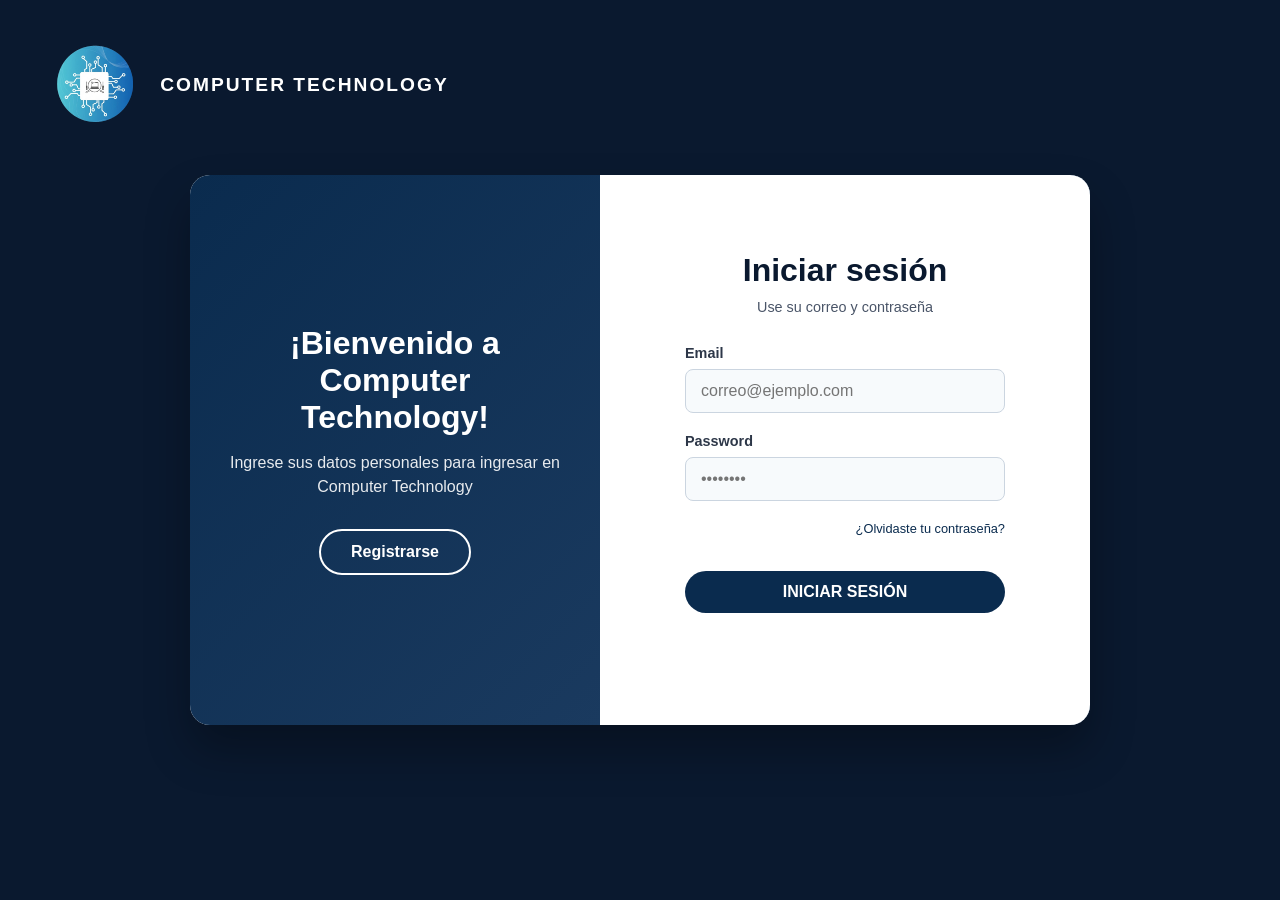
==== dashboard.html @ f25bd58a "Add files via upload" ====
<!DOCTYPE html>
<html lang="es">
<head>
    <meta charset="UTF-8">
    <meta name="viewport" content="width=device-width, initial-scale=1.0">
    <title>Computer Technology - Dashboard</title>
    <link rel="stylesheet" href="dashboard.css">
</head>
<body>
    <div class="dashboard-container">
        <!-- Barra superior -->
        <div class="top-bar">
            <div class="logo-area">
                <img src="gta22.png" alt="Logo" class="dashboard-logo">
                <span class="dashboard-logo-text">COMPUTER TECHNOLOGY</span>
            </div>
            <button id="logoutBtn" class="logout-btn">Cerrar Sesión</button>
        </div>

        <!-- Contenido principal -->
        <div class="main-content">
            <div class="welcome-card">
                <h1 id="welcomeTitle">Bienvenido</h1>
                <p id="welcomeMessage">Has iniciado sesión exitosamente</p>
                <div class="user-info">
                    <div class="info-card">
                        <h3>Información del Usuario</h3>
                        <p><strong>Nombre:</strong> <span id="userNombre"></span></p>
                        <p><strong>Email:</strong> <span id="userEmail"></span></p>
                        <p><strong>ID:</strong> <span id="userId"></span></p>
                    </div>
                </div>
            </div>
        </div>
    </div>
    <script src="dashboard.js"></script>
</body>
</html>
---- dashboard.css ----
* {
    margin: 0;
    padding: 0;
    box-sizing: border-box;
    font-family: 'Segoe UI', Tahoma, Geneva, Verdana, sans-serif;
}

body {
    min-height: 100vh;
    background: linear-gradient(135deg, #0A192F, #1A3A5F);
}

.dashboard-container {
    min-height: 100vh;
}

/* Barra superior */
.top-bar {
    background: rgba(10, 25, 47, 0.95);
    padding: 15px 30px;
    display: flex;
    justify-content: space-between;
    align-items: center;
    box-shadow: 0 4px 20px rgba(0, 0, 0, 0.2);
    backdrop-filter: blur(10px);
    position: sticky;
    top: 0;
    z-index: 100;
}

.logo-area {
    display: flex;
    align-items: center;
    gap: 15px;
}

.dashboard-logo {
    height: 50px;
    width: auto;
    border-radius: 8px;
}

.dashboard-logo-text {
    color: white;
    font-weight: 700;
    font-size: 1.2rem;
    letter-spacing: 1px;
}

.logout-btn {
    background: linear-gradient(135deg, #dc3545, #c82333);
    color: white;
    border: none;
    padding: 10px 25px;
    border-radius: 40px;
    font-size: 1rem;
    font-weight: bold;
    cursor: pointer;
    transition: 0.3s;
}

.logout-btn:hover {
    transform: scale(1.05);
    box-shadow: 0 5px 15px rgba(220, 53, 69, 0.4);
}

/* Contenido principal */
.main-content {
    display: flex;
    justify-content: center;
    align-items: center;
    min-height: calc(100vh - 80px);
    padding: 40px;
}

.welcome-card {
    background: white;
    border-radius: 20px;
    padding: 50px;
    max-width: 600px;
    width: 100%;
    text-align: center;
    box-shadow: 0 25px 50px rgba(0, 0, 0, 0.3);
    animation: fadeInUp 0.6s ease;
}

.welcome-card h1 {
    font-size: 2.5rem;
    color: #0A192F;
    margin-bottom: 15px;
}

.welcome-card p {
    color: #4a5568;
    margin-bottom: 30px;
    font-size: 1.1rem;
}

.user-info {
    margin-top: 30px;
    text-align: left;
}

.info-card {
    background: #f7fafc;
    border-radius: 15px;
    padding: 25px;
    border: 1px solid #e2e8f0;
}

.info-card h3 {
    color: #0A2B4E;
    margin-bottom: 20px;
    font-size: 1.3rem;
    text-align: center;
}

.info-card p {
    margin: 12px 0;
    font-size: 1rem;
    color: #2d3748;
}

.info-card strong {
    color: #0A2B4E;
}

@keyframes fadeInUp {
    from {
        opacity: 0;
        transform: translateY(30px);
    }
    to {
        opacity: 1;
        transform: translateY(0);
    }
}

@media (max-width: 768px) {
    .top-bar {
        padding: 10px 15px;
    }
    
    .dashboard-logo {
        height: 35px;
    }
    
    .dashboard-logo-text {
        font-size: 0.8rem;
    }
    
    .logout-btn {
        padding: 6px 15px;
        font-size: 0.8rem;
    }
    
    .welcome-card {
        padding: 30px 20px;
    }
    
    .welcome-card h1 {
        font-size: 1.8rem;
    }
}
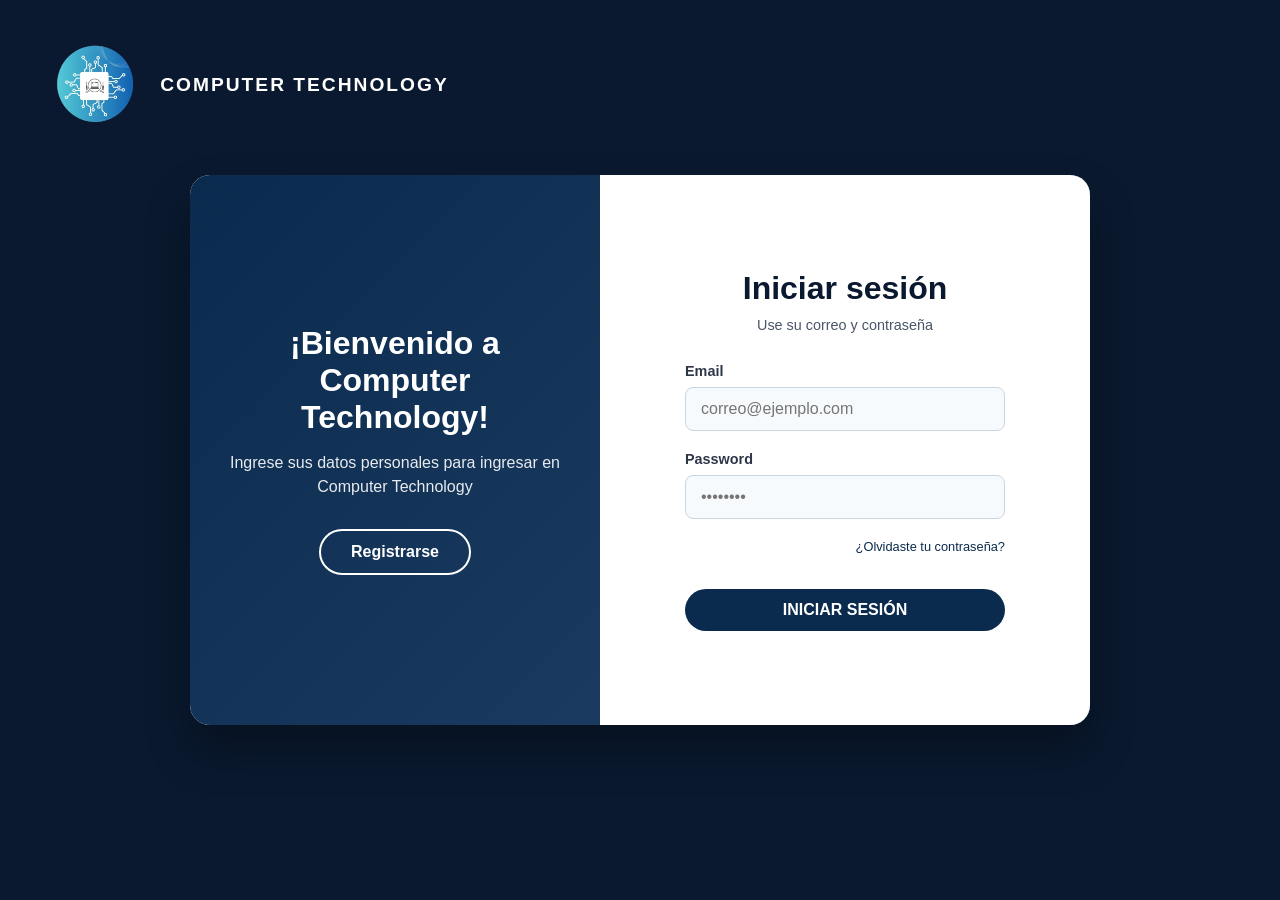
==== commit daa5a051: "v1.0" ====
--- a/dashboard.html
+++ b/dashboard.html
@@ -3,36 +3,106 @@
 <head>
     <meta charset="UTF-8">
     <meta name="viewport" content="width=device-width, initial-scale=1.0">
-    <title>Computer Technology - Dashboard</title>
-    <link rel="stylesheet" href="dashboard.css">
+    <title>Dashboard - Computer Technology</title>
+    <style>
+        * {
+            margin: 0;
+            padding: 0;
+            box-sizing: border-box;
+            font-family: 'Segoe UI', Tahoma, Geneva, Verdana, sans-serif;
+        }
+        body {
+            min-height: 100vh;
+            background: linear-gradient(135deg, #0A192F, #1A3A5F);
+            display: flex;
+            justify-content: center;
+            align-items: center;
+        }
+        .dashboard-card {
+            background: white;
+            border-radius: 20px;
+            padding: 50px;
+            max-width: 500px;
+            text-align: center;
+            box-shadow: 0 25px 50px rgba(0,0,0,0.3);
+            animation: fadeIn 0.6s ease;
+        }
+        h1 {
+            color: #0A192F;
+            margin-bottom: 20px;
+        }
+        .user-info {
+            background: #f7fafc;
+            padding: 20px;
+            border-radius: 15px;
+            margin: 20px 0;
+            text-align: left;
+        }
+        .user-info p {
+            margin: 10px 0;
+            color: #2d3748;
+            font-size: 1rem;
+        }
+        .user-info strong {
+            color: #0A2B4E;
+        }
+        .logout-btn {
+            background: linear-gradient(135deg, #dc3545, #c82333);
+            color: white;
+            border: none;
+            padding: 12px 30px;
+            border-radius: 40px;
+            font-size: 1rem;
+            font-weight: bold;
+            cursor: pointer;
+            margin-top: 20px;
+            transition: 0.3s;
+        }
+        .logout-btn:hover {
+            transform: scale(1.05);
+            box-shadow: 0 5px 15px rgba(220,53,69,0.4);
+        }
+        @keyframes fadeIn {
+            from {
+                opacity: 0;
+                transform: translateY(30px);
+            }
+            to {
+                opacity: 1;
+                transform: translateY(0);
+            }
+        }
+    </style>
 </head>
 <body>
-    <div class="dashboard-container">
-        <!-- Barra superior -->
-        <div class="top-bar">
-            <div class="logo-area">
-                <img src="gta22.png" alt="Logo" class="dashboard-logo">
-                <span class="dashboard-logo-text">COMPUTER TECHNOLOGY</span>
-            </div>
-            <button id="logoutBtn" class="logout-btn">Cerrar Sesión</button>
+    <div class="dashboard-card">
+        <h1 id="welcomeTitle">Bienvenido</h1>
+        <div class="user-info" id="userInfo">
+            <p><strong>Nombre:</strong> <span id="userNombre">---</span></p>
+            <p><strong>Email:</strong> <span id="userEmail">---</span></p>
+            <p><strong>ID:</strong> <span id="userId">---</span></p>
         </div>
-
-        <!-- Contenido principal -->
-        <div class="main-content">
-            <div class="welcome-card">
-                <h1 id="welcomeTitle">Bienvenido</h1>
-                <p id="welcomeMessage">Has iniciado sesión exitosamente</p>
-                <div class="user-info">
-                    <div class="info-card">
-                        <h3>Información del Usuario</h3>
-                        <p><strong>Nombre:</strong> <span id="userNombre"></span></p>
-                        <p><strong>Email:</strong> <span id="userEmail"></span></p>
-                        <p><strong>ID:</strong> <span id="userId"></span></p>
-                    </div>
-                </div>
-            </div>
-        </div>
+        <button class="logout-btn" id="logoutBtn">Cerrar Sesión</button>
     </div>
-    <script src="dashboard.js"></script>
+    <script>
+        const currentUser = JSON.parse(localStorage.getItem('current_user'));
+        
+        console.log('Dashboard cargado, usuario:', currentUser);
+        
+        if (!currentUser) {
+            console.log('No hay usuario, redirigiendo a login');
+            window.location.href = 'index.html';
+        } else {
+            document.getElementById('userNombre').textContent = currentUser.nombre;
+            document.getElementById('userEmail').textContent = currentUser.email;
+            document.getElementById('userId').textContent = currentUser.id;
+            document.getElementById('welcomeTitle').textContent = `¡Hola, ${currentUser.nombre}!`;
+        }
+        
+        document.getElementById('logoutBtn').addEventListener('click', () => {
+            localStorage.removeItem('current_user');
+            window.location.href = 'index.html';
+        });
+    </script>
 </body>
 </html>
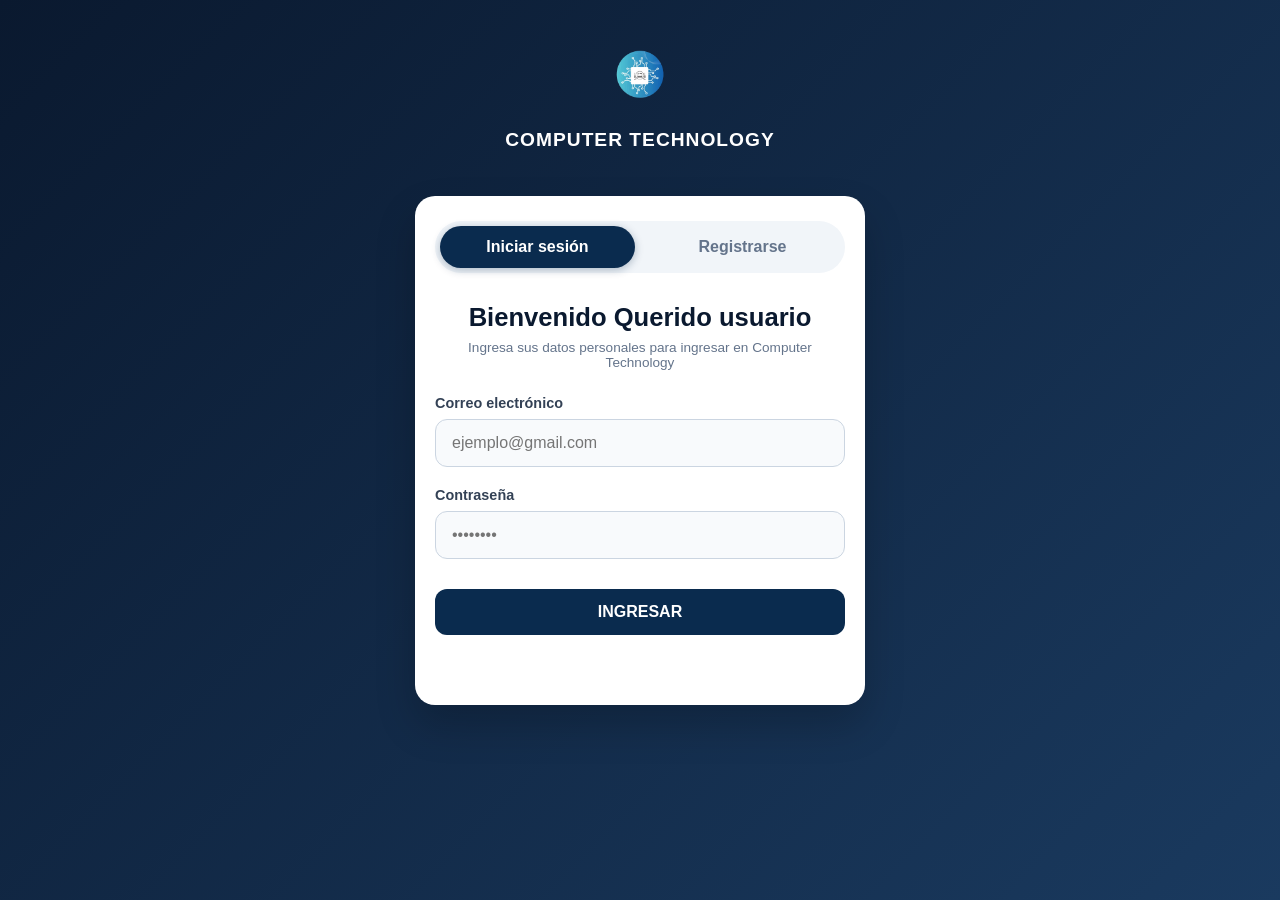
==== commit 0b1e0ecf: "v-1.2" ====
--- a/dashboard.html
+++ b/dashboard.html
@@ -2,107 +2,89 @@
 <html lang="es">
 <head>
     <meta charset="UTF-8">
-    <meta name="viewport" content="width=device-width, initial-scale=1.0">
-    <title>Dashboard - Computer Technology</title>
-    <style>
-        * {
-            margin: 0;
-            padding: 0;
-            box-sizing: border-box;
-            font-family: 'Segoe UI', Tahoma, Geneva, Verdana, sans-serif;
-        }
-        body {
-            min-height: 100vh;
-            background: linear-gradient(135deg, #0A192F, #1A3A5F);
-            display: flex;
-            justify-content: center;
-            align-items: center;
-        }
-        .dashboard-card {
-            background: white;
-            border-radius: 20px;
-            padding: 50px;
-            max-width: 500px;
-            text-align: center;
-            box-shadow: 0 25px 50px rgba(0,0,0,0.3);
-            animation: fadeIn 0.6s ease;
-        }
-        h1 {
-            color: #0A192F;
-            margin-bottom: 20px;
-        }
-        .user-info {
-            background: #f7fafc;
-            padding: 20px;
-            border-radius: 15px;
-            margin: 20px 0;
-            text-align: left;
-        }
-        .user-info p {
-            margin: 10px 0;
-            color: #2d3748;
-            font-size: 1rem;
-        }
-        .user-info strong {
-            color: #0A2B4E;
-        }
-        .logout-btn {
-            background: linear-gradient(135deg, #dc3545, #c82333);
-            color: white;
-            border: none;
-            padding: 12px 30px;
-            border-radius: 40px;
-            font-size: 1rem;
-            font-weight: bold;
-            cursor: pointer;
-            margin-top: 20px;
-            transition: 0.3s;
-        }
-        .logout-btn:hover {
-            transform: scale(1.05);
-            box-shadow: 0 5px 15px rgba(220,53,69,0.4);
-        }
-        @keyframes fadeIn {
-            from {
-                opacity: 0;
-                transform: translateY(30px);
-            }
-            to {
-                opacity: 1;
-                transform: translateY(0);
-            }
-        }
-    </style>
+    <meta name="viewport" content="width=device-width, initial-scale=1.0, user-scalable=yes">
+    <title>Computer Technology - Inicio</title>
+    <link rel="stylesheet" href="dashboard.css">
 </head>
 <body>
-    <div class="dashboard-card">
-        <h1 id="welcomeTitle">Bienvenido</h1>
-        <div class="user-info" id="userInfo">
-            <p><strong>Nombre:</strong> <span id="userNombre">---</span></p>
-            <p><strong>Email:</strong> <span id="userEmail">---</span></p>
-            <p><strong>ID:</strong> <span id="userId">---</span></p>
+    <!-- Header estilo Mercado Libre -->
+    <header class="ml-header">
+        <div class="header-top">
+            <div class="logo-area">
+                <img src="gta22.png" alt="Logo" class="header-logo">
+                <span class="logo-text">Computer <span class="tech">Technology</span></span>
+            </div>
+            <div class="search-bar">
+                <input type="text" id="searchInput" placeholder="Buscar productos, marcas y más..." class="search-input">
+                <button id="searchBtn" class="search-btn">🔍</button>
+            </div>
+            <div class="cart-icon" id="cartIcon">
+                🛒
+                <span id="cartCount" class="cart-badge">0</span>
+            </div>
         </div>
-        <button class="logout-btn" id="logoutBtn">Cerrar Sesión</button>
+        <div class="header-bottom">
+            <div class="categories" id="categories">
+                <span class="category active" data-cat="all">Todos</span>
+                <span class="category" data-cat="laptops">💻 Laptops</span>
+                <span class="category" data-cat="perifericos">🎮 Periféricos</span>
+                <span class="category" data-cat="monitores">🖥️ Monitores</span>
+                <span class="category" data-cat="almacenamiento">💾 Almacenamiento</span>
+                <span class="category" data-cat="audio">🎧 Audio</span>
+            </div>
+        </div>
+    </header>
+
+    <!-- Usuario bienvenida -->
+    <div class="user-greeting">
+        <div class="greeting-content">
+            <span class="greeting-icon">👋</span>
+            <span id="welcomeText" class="greeting-text"></span>
+        </div>
     </div>
-    <script>
-        const currentUser = JSON.parse(localStorage.getItem('current_user'));
-        
-        console.log('Dashboard cargado, usuario:', currentUser);
-        
-        if (!currentUser) {
-            console.log('No hay usuario, redirigiendo a login');
-            window.location.href = 'index.html';
-        } else {
-            document.getElementById('userNombre').textContent = currentUser.nombre;
-            document.getElementById('userEmail').textContent = currentUser.email;
-            document.getElementById('userId').textContent = currentUser.id;
-            document.getElementById('welcomeTitle').textContent = `¡Hola, ${currentUser.nombre}!`;
-        }
-        
-        document.getElementById('logoutBtn').addEventListener('click', () => {
-            localStorage.removeItem('current_user');
-            window.location.href = 'index.html';
-        });
-    </script>
+
+    <!-- Productos -->
+    <main class="ml-main">
+        <div class="products-grid" id="productsGrid">
+            <!-- Productos cargados con JS -->
+        </div>
+    </main>
+
+    <!-- Carrito lateral (slide) -->
+    <div id="cartSidebar" class="cart-sidebar">
+        <div class="cart-header">
+            <h3>Mi Carrito</h3>
+            <button class="close-cart" id="closeCartBtn">✕</button>
+        </div>
+        <div class="cart-body" id="cartBody">
+            <div class="empty-cart-message">
+                <span class="empty-icon">🛒</span>
+                <p>Tu carrito está vacío</p>
+                <small>¡Agrega productos para continuar!</small>
+            </div>
+        </div>
+        <div class="cart-footer" id="cartFooter" style="display: none;">
+            <div class="cart-total">
+                <span>Total:</span>
+                <strong id="cartTotal">$0</strong>
+            </div>
+            <button class="checkout-btn" id="checkoutBtn">Comprar ahora</button>
+        </div>
+    </div>
+
+    <!-- Overlay para el carrito -->
+    <div id="overlay" class="overlay"></div>
+
+    <!-- Modal de compra exitosa -->
+    <div id="successModal" class="modal">
+        <div class="modal-content success-modal">
+            <div class="success-icon">✅</div>
+            <h2>¡Compra realizada con éxito!</h2>
+            <p>Tu pedido está siendo procesado. Recibirás un correo con los detalles.</p>
+            <button class="continue-btn" id="continueBtn">Seguir comprando</button>
+        </div>
+    </div>
+
+    <script src="dashboard.js"></script>
 </body>
 </html>
--- a/dashboard.css
+++ b/dashboard.css
@@ -0,0 +1,537 @@
+* {
+    margin: 0;
+    padding: 0;
+    box-sizing: border-box;
+    font-family: 'Segoe UI', Tahoma, Geneva, Verdana, sans-serif;
+}
+
+body {
+    background: #ebebeb;
+    overflow-x: hidden;
+}
+
+/* ===== HEADER ESTILO MERCADO LIBRE ===== */
+.ml-header {
+    background: linear-gradient(135deg, #0A192F, #1A3A5F);
+    padding: 12px 30px;
+    position: sticky;
+    top: 0;
+    z-index: 100;
+    box-shadow: 0 2px 8px rgba(0,0,0,0.1);
+}
+
+.header-top {
+    display: flex;
+    align-items: center;
+    justify-content: space-between;
+    gap: 20px;
+    flex-wrap: wrap;
+}
+
+.logo-area {
+    display: flex;
+    align-items: center;
+    gap: 10px;
+}
+
+.header-logo {
+    height: 45px;
+    width: auto;
+    border-radius: 10px;
+}
+
+.logo-text {
+    color: white;
+    font-size: 1.2rem;
+    font-weight: 600;
+}
+
+.logo-text .tech {
+    color: white;  /* ← CAMBIADO A BLANCO */
+}
+
+.search-bar {
+    flex: 1;
+    max-width: 500px;
+    display: flex;
+    background: white;
+    border-radius: 50px;
+    overflow: hidden;
+}
+
+.search-input {
+    flex: 1;
+    padding: 12px 20px;
+    border: none;
+    outline: none;
+    font-size: 0.95rem;
+}
+
+.search-btn {
+    background: #ffd700;
+    border: none;
+    padding: 0 20px;
+    cursor: pointer;
+    font-size: 1.1rem;
+    transition: 0.3s;
+}
+
+.search-btn:hover {
+    background: #ffc107;
+}
+
+.cart-icon {
+    position: relative;
+    background: rgba(255,255,255,0.15);
+    padding: 10px 18px;
+    border-radius: 40px;
+    color: white;
+    font-size: 1.2rem;
+    cursor: pointer;
+    transition: 0.3s;
+}
+
+.cart-icon:hover {
+    background: rgba(255,255,255,0.25);
+}
+
+.cart-badge {
+    position: absolute;
+    top: -8px;
+    right: -8px;
+    background: #ffd700;
+    color: #0A192F;
+    border-radius: 50%;
+    padding: 2px 7px;
+    font-size: 0.7rem;
+    font-weight: bold;
+}
+
+/* Header bottom - categorías */
+.header-bottom {
+    margin-top: 15px;
+    border-top: 1px solid rgba(255,255,255,0.1);
+    padding-top: 12px;
+}
+
+.categories {
+    display: flex;
+    gap: 25px;
+    flex-wrap: wrap;
+}
+
+.category {
+    color: rgba(255,255,255,0.8);
+    cursor: pointer;
+    font-size: 0.85rem;
+    padding: 5px 0;
+    transition: 0.3s;
+}
+
+.category:hover {
+    color: white;
+}
+
+.category.active {
+    color: #ffd700;
+    border-bottom: 2px solid #ffd700;
+}
+
+/* ===== USER GREETING ===== */
+.user-greeting {
+    background: white;
+    margin: 20px;
+    padding: 15px 25px;
+    border-radius: 12px;
+    box-shadow: 0 2px 8px rgba(0,0,0,0.05);
+}
+
+.greeting-content {
+    display: flex;
+    align-items: center;
+    gap: 10px;
+}
+
+.greeting-icon {
+    font-size: 1.5rem;
+}
+
+.greeting-text {
+    font-size: 1rem;
+    color: #333;
+    font-weight: 500;
+}
+
+/* ===== PRODUCTOS GRID ===== */
+.ml-main {
+    padding: 20px;
+    max-width: 1400px;
+    margin: 0 auto;
+}
+
+.products-grid {
+    display: grid;
+    grid-template-columns: repeat(auto-fill, minmax(260px, 1fr));
+    gap: 20px;
+}
+
+.product-card {
+    background: white;
+    border-radius: 12px;
+    overflow: hidden;
+    transition: 0.3s;
+    cursor: pointer;
+    position: relative;
+}
+
+.product-card:hover {
+    transform: translateY(-5px);
+    box-shadow: 0 8px 20px rgba(0,0,0,0.15);
+}
+
+.product-img {
+    width: 100%;
+    height: 200px;
+    object-fit: contain;
+    background: #f8f9fa;
+    padding: 20px;
+}
+
+.product-info {
+    padding: 15px;
+}
+
+.product-title {
+    font-size: 0.95rem;
+    font-weight: 600;
+    color: #333;
+    margin-bottom: 8px;
+    line-height: 1.3;
+    height: 40px;
+    overflow: hidden;
+}
+
+.product-price {
+    font-size: 1.3rem;
+    font-weight: bold;
+    color: #0A2B4E;
+    margin: 8px 0;
+}
+
+.product-shipping {
+    font-size: 0.75rem;
+    color: #00a650;
+    font-weight: 500;
+    margin-bottom: 12px;
+}
+
+.add-to-cart {
+    width: 100%;
+    background: #ffd700;
+    color: #0A192F;
+    border: none;
+    padding: 10px;
+    border-radius: 8px;
+    font-size: 0.85rem;
+    font-weight: bold;
+    cursor: pointer;
+    transition: 0.3s;
+}
+
+.add-to-cart:hover {
+    background: #ffc107;
+}
+
+/* ===== CARRITO LATERAL ===== */
+.cart-sidebar {
+    position: fixed;
+    top: 0;
+    right: -400px;
+    width: 380px;
+    max-width: 90%;
+    height: 100vh;
+    background: white;
+    z-index: 1000;
+    transition: 0.3s ease;
+    display: flex;
+    flex-direction: column;
+    box-shadow: -5px 0 20px rgba(0,0,0,0.2);
+}
+
+.cart-sidebar.open {
+    right: 0;
+}
+
+.cart-header {
+    display: flex;
+    justify-content: space-between;
+    align-items: center;
+    padding: 20px;
+    border-bottom: 1px solid #eee;
+}
+
+.cart-header h3 {
+    font-size: 1.2rem;
+    color: #0A192F;
+}
+
+.close-cart {
+    background: none;
+    border: none;
+    font-size: 1.5rem;
+    cursor: pointer;
+    color: #999;
+}
+
+.cart-body {
+    flex: 1;
+    overflow-y: auto;
+    padding: 15px;
+}
+
+.cart-item {
+    display: flex;
+    gap: 12px;
+    padding: 12px;
+    border-bottom: 1px solid #f0f0f0;
+}
+
+.cart-item-img {
+    width: 60px;
+    height: 60px;
+    object-fit: contain;
+}
+
+.cart-item-details {
+    flex: 1;
+}
+
+.cart-item-title {
+    font-size: 0.85rem;
+    font-weight: 600;
+    color: #333;
+    margin-bottom: 5px;
+}
+
+.cart-item-price {
+    font-size: 0.9rem;
+    font-weight: bold;
+    color: #0A2B4E;
+}
+
+.cart-item-actions {
+    display: flex;
+    align-items: center;
+    gap: 8px;
+    margin-top: 5px;
+}
+
+.quantity-btn {
+    background: #f0f2f5;
+    border: none;
+    width: 25px;
+    height: 25px;
+    border-radius: 6px;
+    cursor: pointer;
+    font-weight: bold;
+}
+
+.quantity-btn:hover {
+    background: #ddd;
+}
+
+.item-quantity {
+    min-width: 25px;
+    text-align: center;
+    font-size: 0.85rem;
+}
+
+.remove-item {
+    background: none;
+    border: none;
+    color: #dc3545;
+    cursor: pointer;
+    font-size: 0.7rem;
+    margin-left: 10px;
+}
+
+.cart-footer {
+    padding: 20px;
+    border-top: 1px solid #eee;
+    background: white;
+}
+
+.cart-total {
+    display: flex;
+    justify-content: space-between;
+    margin-bottom: 15px;
+    font-size: 1.1rem;
+}
+
+.checkout-btn {
+    width: 100%;
+    background: #ffd700;
+    color: #0A192F;
+    border: none;
+    padding: 14px;
+    border-radius: 8px;
+    font-size: 1rem;
+    font-weight: bold;
+    cursor: pointer;
+    transition: 0.3s;
+}
+
+.checkout-btn:hover {
+    background: #ffc107;
+}
+
+.empty-cart-message {
+    text-align: center;
+    padding: 40px 20px;
+    color: #999;
+}
+
+.empty-icon {
+    font-size: 3rem;
+    display: block;
+    margin-bottom: 15px;
+}
+
+/* ===== OVERLAY ===== */
+.overlay {
+    position: fixed;
+    top: 0;
+    left: 0;
+    width: 100%;
+    height: 100%;
+    background: rgba(0,0,0,0.5);
+    z-index: 999;
+    display: none;
+}
+
+.overlay.active {
+    display: block;
+}
+
+/* ===== MODAL ===== */
+.modal {
+    position: fixed;
+    top: 0;
+    left: 0;
+    width: 100%;
+    height: 100%;
+    background: rgba(0,0,0,0.5);
+    z-index: 1100;
+    display: none;
+    justify-content: center;
+    align-items: center;
+}
+
+.modal-content {
+    background: white;
+    border-radius: 16px;
+    max-width: 400px;
+    width: 90%;
+    text-align: center;
+    animation: modalSlide 0.3s ease;
+}
+
+.success-modal {
+    padding: 30px;
+}
+
+.success-icon {
+    font-size: 4rem;
+    margin-bottom: 20px;
+}
+
+.success-modal h2 {
+    color: #28a745;
+    margin-bottom: 15px;
+}
+
+.success-modal p {
+    color: #666;
+    margin-bottom: 25px;
+}
+
+.continue-btn {
+    background: #ffd700;
+    color: #0A192F;
+    border: none;
+    padding: 12px 30px;
+    border-radius: 30px;
+    font-size: 0.95rem;
+    font-weight: bold;
+    cursor: pointer;
+}
+
+@keyframes modalSlide {
+    from {
+        opacity: 0;
+        transform: translateY(-50px);
+    }
+    to {
+        opacity: 1;
+        transform: translateY(0);
+    }
+}
+
+/* ===== RESPONSIVE ===== */
+@media (max-width: 768px) {
+    .ml-header {
+        padding: 10px 15px;
+    }
+    
+    .header-top {
+        flex-wrap: wrap;
+    }
+    
+    .search-bar {
+        order: 3;
+        max-width: 100%;
+        width: 100%;
+        margin-top: 10px;
+    }
+    
+    .logo-text {
+        font-size: 0.9rem;
+    }
+    
+    .header-logo {
+        height: 35px;
+    }
+    
+    .categories {
+        gap: 12px;
+        overflow-x: auto;
+        padding-bottom: 5px;
+    }
+    
+    .category {
+        font-size: 0.75rem;
+        white-space: nowrap;
+    }
+    
+    .products-grid {
+        grid-template-columns: repeat(auto-fill, minmax(200px, 1fr));
+        gap: 12px;
+    }
+    
+    .product-img {
+        height: 150px;
+    }
+    
+    .product-title {
+        font-size: 0.85rem;
+        height: auto;
+    }
+    
+    .product-price {
+        font-size: 1.1rem;
+    }
+    
+    .cart-sidebar {
+        width: 320px;
+    }
+}
